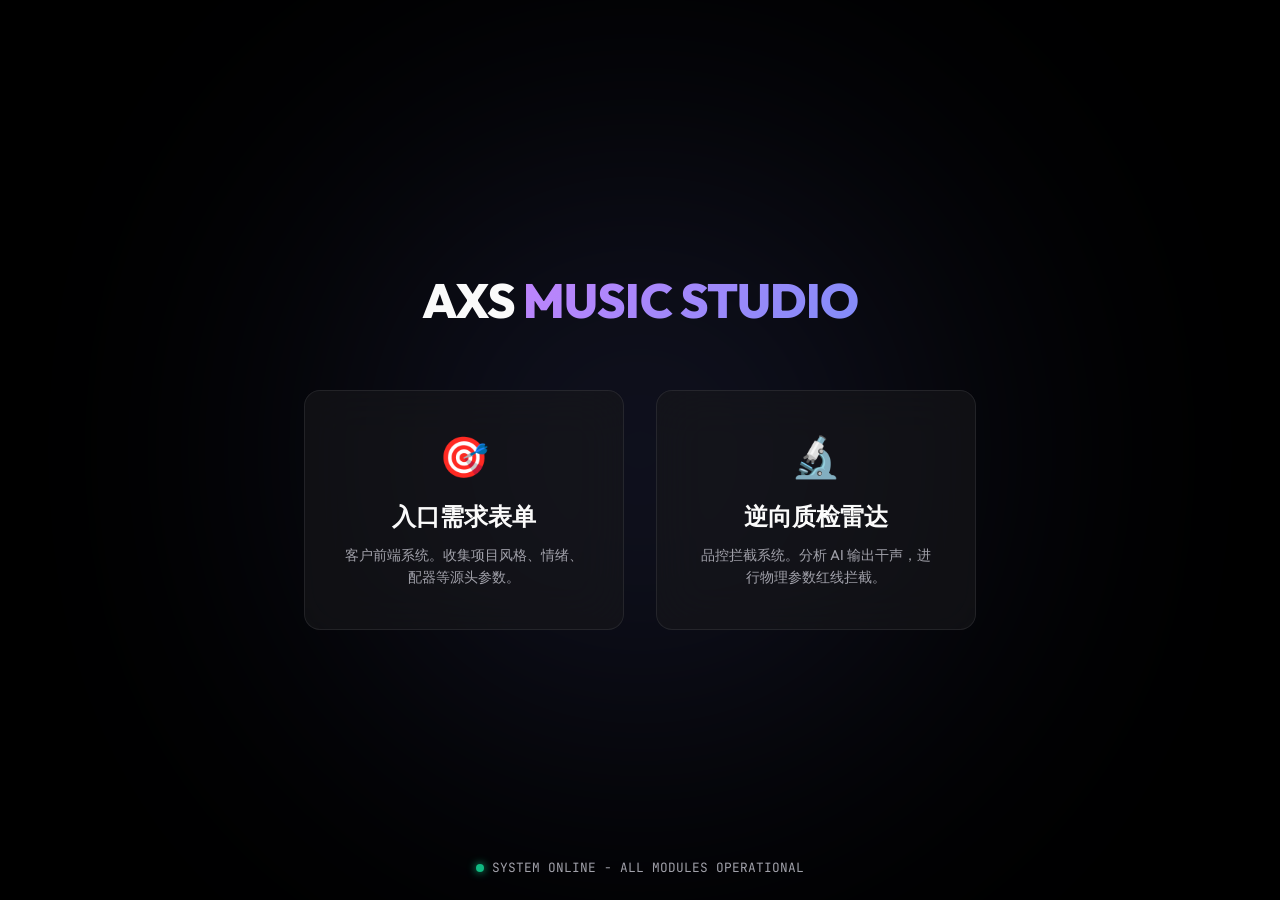
==== index.html @ 69e9f577 "feat(web): add root portal index.html to fix github pages 404" ====
<!DOCTYPE html>
<html lang="zh-CN">
<head>
    <meta charset="UTF-8">
    <meta name="viewport" content="width=device-width, initial-scale=1.0">
    <title>AXS MUSIC STUDIO - 中央枢纽</title>
    <link href="https://fonts.googleapis.com/css2?family=Outfit:wght@300;400;600;800&family=JetBrains+Mono:wght@400;500&display=swap" rel="stylesheet">
    <style>
        :root {
            --canvas-deep: #000000;
            --surface-card: rgba(24, 24, 27, 0.6);
            --accent: #818cf8;
            --accent-gradient: linear-gradient(135deg, #c084fc, #818cf8);
            --text-primary: #fafafa;
            --text-secondary: #a1a1aa;
            --hairline: rgba(255, 255, 255, 0.08);
            --font-display: 'Outfit', sans-serif;
        }

        * { box-sizing: border-box; margin: 0; padding: 0; }

        body {
            background-color: var(--canvas-deep);
            color: var(--text-primary);
            font-family: var(--font-display);
            min-height: 100vh;
            display: flex;
            flex-direction: column;
            align-items: center;
            justify-content: center;
            overflow: hidden;
            position: relative;
        }

        body::before {
            content: '';
            position: fixed;
            width: 600px;
            height: 600px;
            border-radius: 50%;
            background: #818cf8;
            filter: blur(150px);
            z-index: 0;
            opacity: 0.15;
            top: 50%; left: 50%;
            transform: translate(-50%, -50%);
            pointer-events: none;
        }

        .top-logo {
            font-size: 3rem;
            font-weight: 800;
            letter-spacing: -0.02em;
            margin-bottom: 60px;
            z-index: 10;
        }
        .top-logo span {
            background: var(--accent-gradient);
            -webkit-background-clip: text;
            -webkit-text-fill-color: transparent;
        }

        .portal-grid {
            display: flex;
            gap: 32px;
            z-index: 10;
        }

        @media (max-width: 768px) {
            .portal-grid { flex-direction: column; }
        }

        .portal-card {
            background: var(--surface-card);
            backdrop-filter: blur(24px);
            border: 1px solid var(--hairline);
            border-radius: 16px;
            padding: 40px;
            width: 320px;
            text-align: center;
            text-decoration: none;
            color: var(--text-primary);
            transition: all 0.4s cubic-bezier(0.16, 1, 0.3, 1);
            position: relative;
            overflow: hidden;
        }

        .portal-card::before {
            content: '';
            position: absolute;
            top: 0; left: 0; right: 0;
            height: 2px;
            background: var(--accent-gradient);
            opacity: 0;
            transition: opacity 0.4s ease;
        }

        .portal-card:hover {
            transform: translateY(-8px);
            border-color: rgba(255,255,255,0.2);
            box-shadow: 0 20px 40px rgba(0,0,0,0.5), 0 0 20px rgba(129, 140, 248, 0.2);
        }

        .portal-card:hover::before {
            opacity: 1;
        }

        .card-icon {
            font-size: 2.5rem;
            margin-bottom: 20px;
            display: block;
        }

        .card-title {
            font-size: 1.5rem;
            font-weight: 600;
            margin-bottom: 12px;
        }

        .card-desc {
            font-size: 0.9rem;
            color: var(--text-secondary);
            line-height: 1.5;
        }
        
        .sys-status {
            position: fixed;
            bottom: 24px;
            font-family: 'JetBrains Mono', monospace;
            font-size: 0.8rem;
            color: var(--text-secondary);
            z-index: 10;
        }
        .sys-status::before {
            content: '';
            display: inline-block;
            width: 8px; height: 8px;
            background: #10b981;
            border-radius: 50%;
            box-shadow: 0 0 8px #10b981;
            margin-right: 8px;
        }
    </style>
</head>
<body>

    <div class="top-logo">AXS <span>MUSIC STUDIO</span></div>

    <div class="portal-grid">
        <a href="AXS_Demand_WebForm/index.html" class="portal-card">
            <span class="card-icon">🎯</span>
            <div class="card-title">入口需求表单</div>
            <div class="card-desc">客户前端系统。收集项目风格、情绪、配器等源头参数。</div>
        </a>

        <a href="AXS_Reverse_Engine/index.html" class="portal-card">
            <span class="card-icon">🔬</span>
            <div class="card-title">逆向质检雷达</div>
            <div class="card-desc">品控拦截系统。分析 AI 输出干声，进行物理参数红线拦截。</div>
        </a>
    </div>

    <div class="sys-status">SYSTEM ONLINE - ALL MODULES OPERATIONAL</div>

</body>
</html>
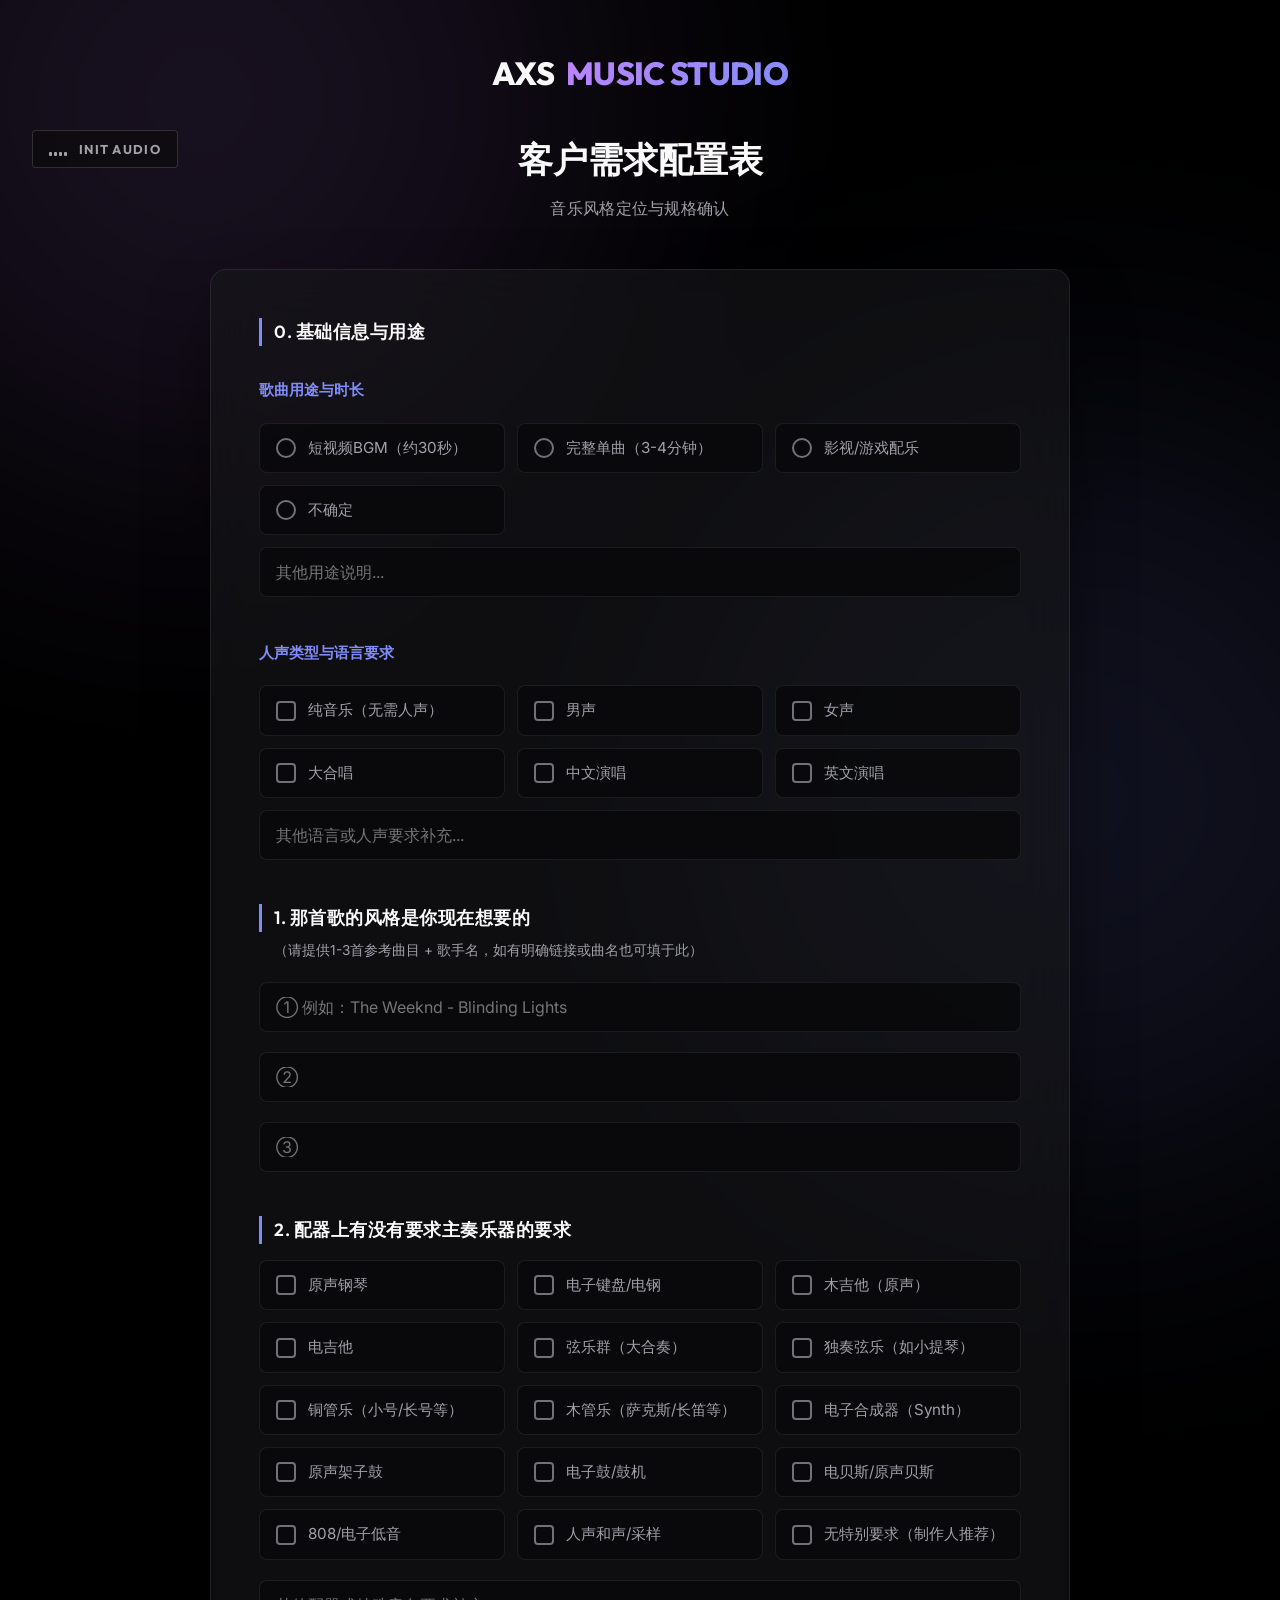
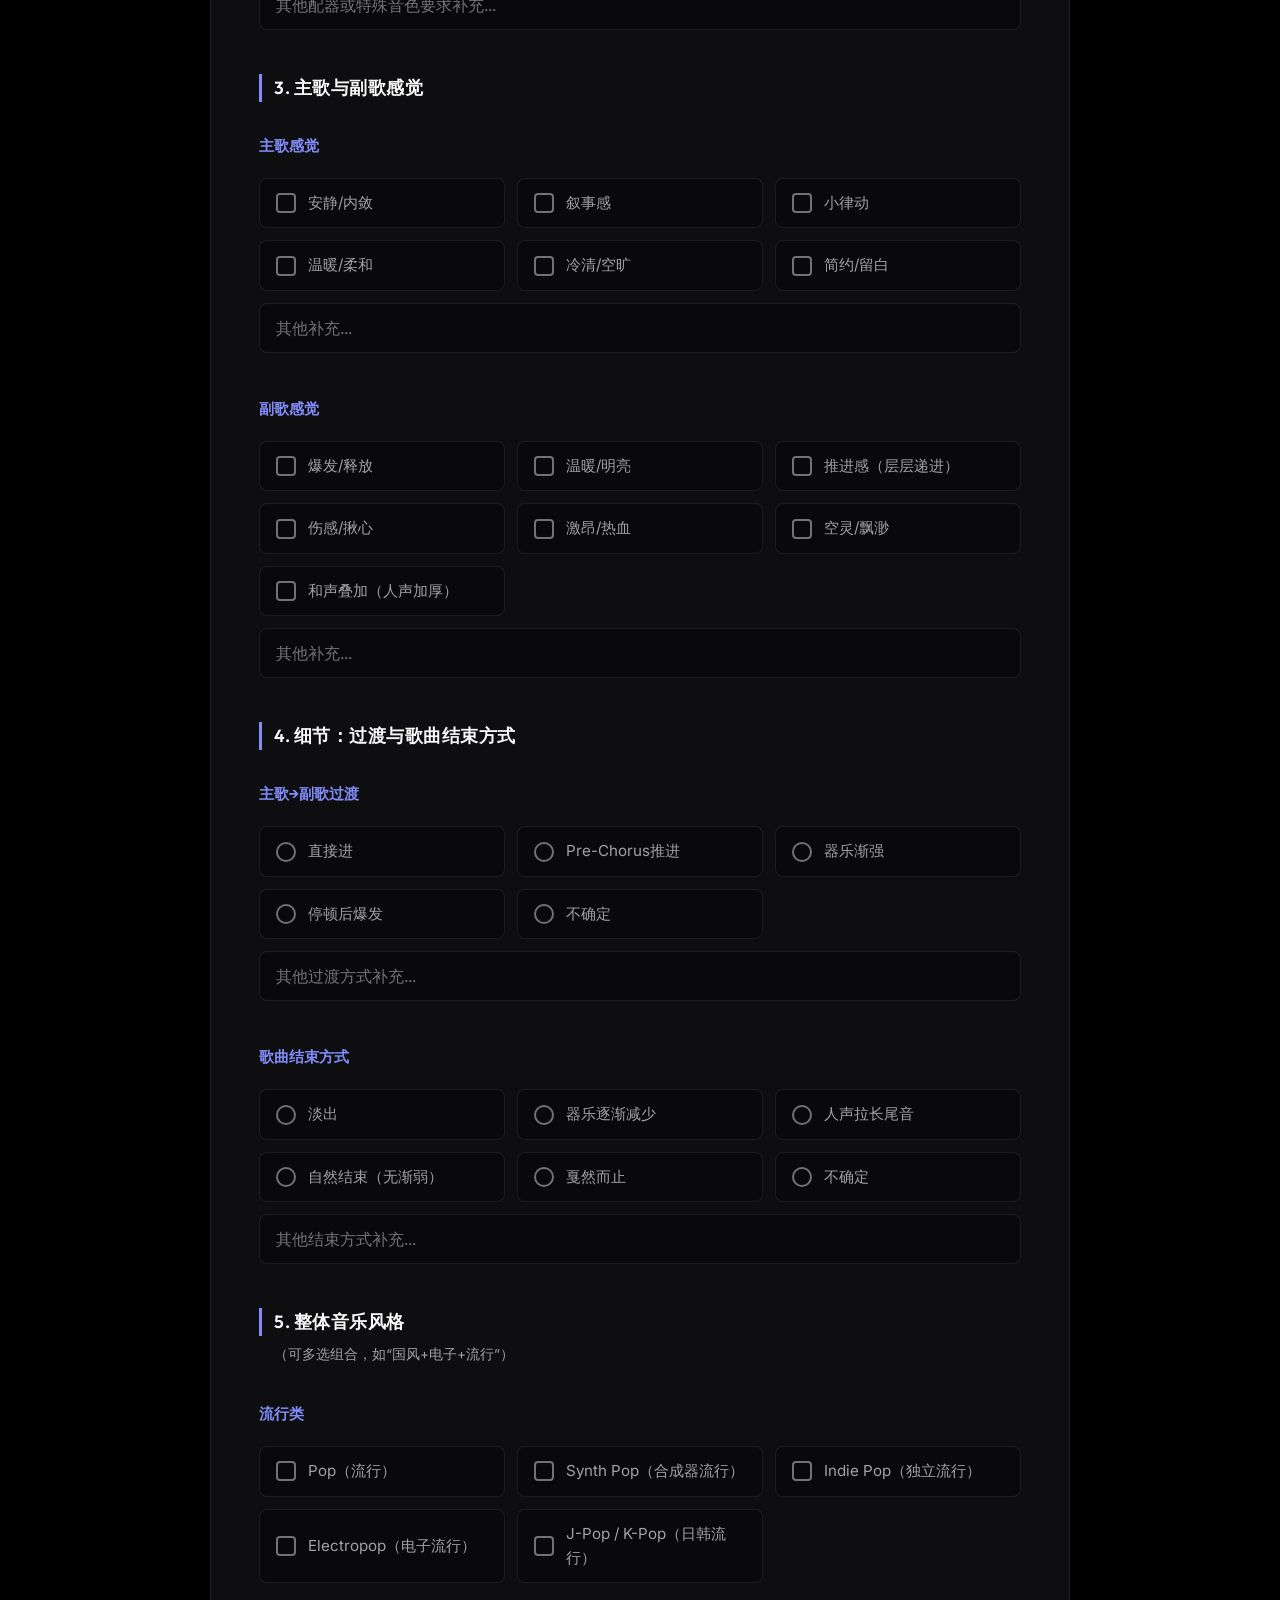
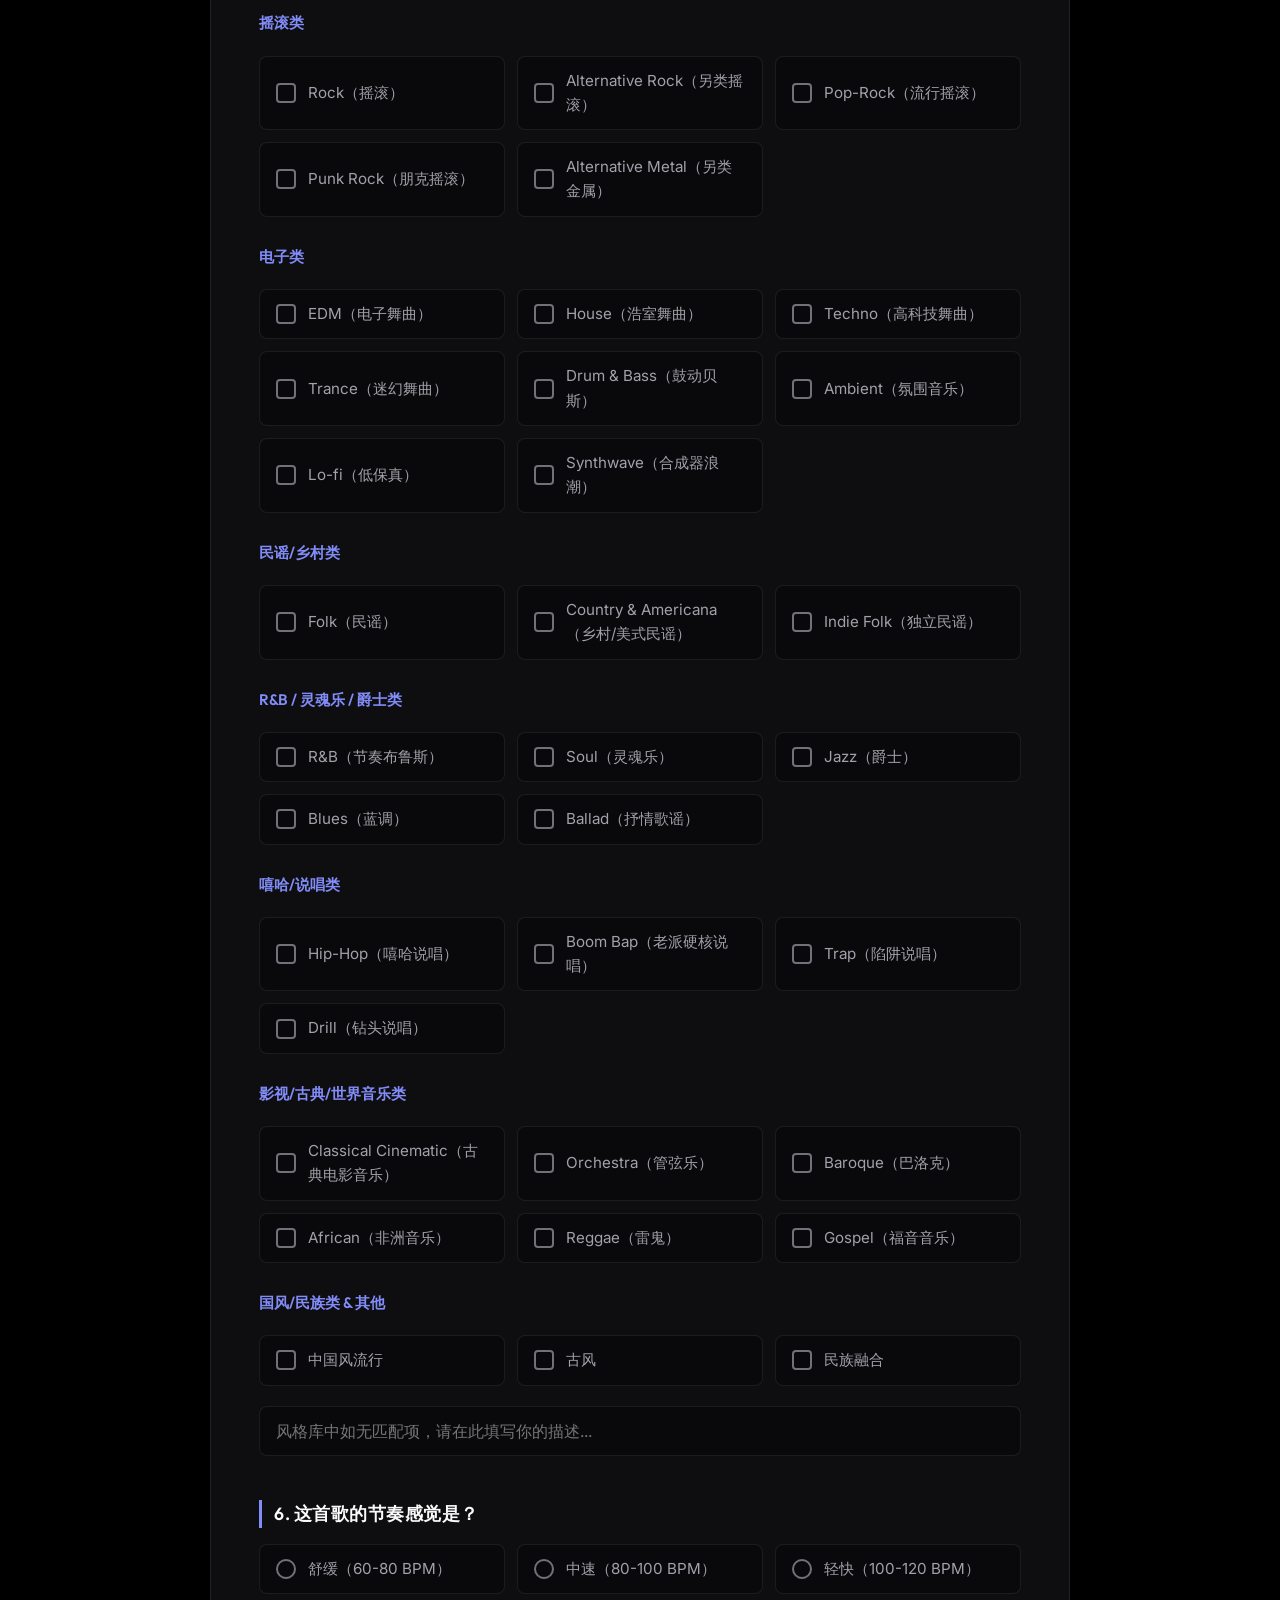
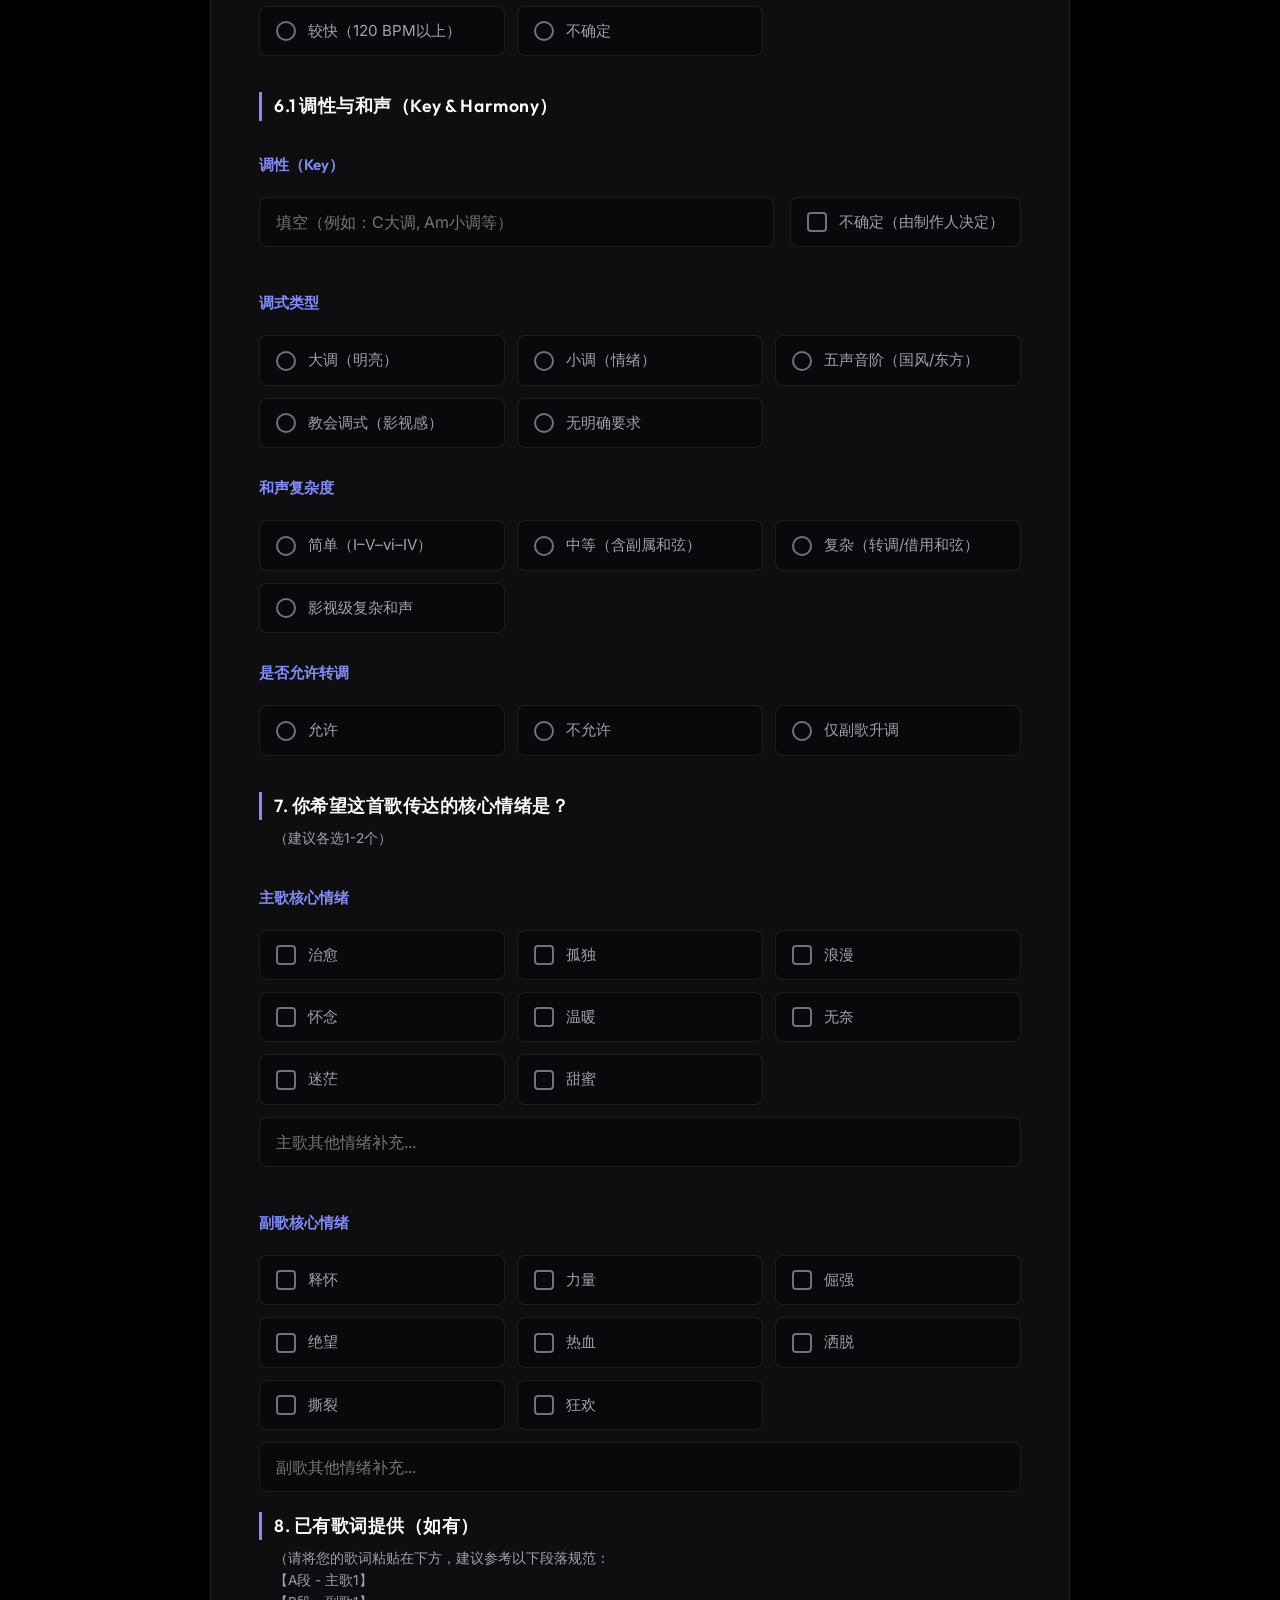
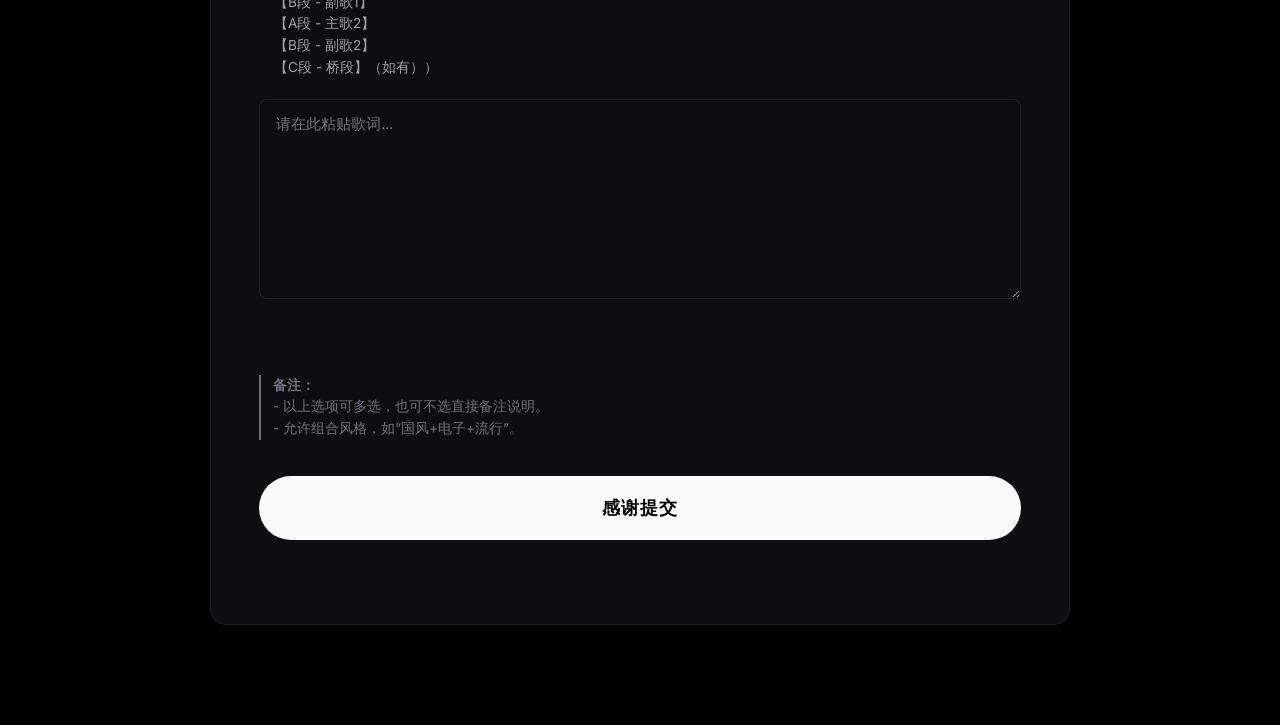
==== commit 44416e96: "feat(web): add silent redirect to demand form" ====
--- a/index.html
+++ b/index.html
@@ -1,166 +1,14 @@
 <!DOCTYPE html>
-<html lang="zh-CN">
+<html>
 <head>
     <meta charset="UTF-8">
-    <meta name="viewport" content="width=device-width, initial-scale=1.0">
-    <title>AXS MUSIC STUDIO - 中央枢纽</title>
-    <link href="https://fonts.googleapis.com/css2?family=Outfit:wght@300;400;600;800&family=JetBrains+Mono:wght@400;500&display=swap" rel="stylesheet">
-    <style>
-        :root {
-            --canvas-deep: #000000;
-            --surface-card: rgba(24, 24, 27, 0.6);
-            --accent: #818cf8;
-            --accent-gradient: linear-gradient(135deg, #c084fc, #818cf8);
-            --text-primary: #fafafa;
-            --text-secondary: #a1a1aa;
-            --hairline: rgba(255, 255, 255, 0.08);
-            --font-display: 'Outfit', sans-serif;
-        }
-
-        * { box-sizing: border-box; margin: 0; padding: 0; }
-
-        body {
-            background-color: var(--canvas-deep);
-            color: var(--text-primary);
-            font-family: var(--font-display);
-            min-height: 100vh;
-            display: flex;
-            flex-direction: column;
-            align-items: center;
-            justify-content: center;
-            overflow: hidden;
-            position: relative;
-        }
-
-        body::before {
-            content: '';
-            position: fixed;
-            width: 600px;
-            height: 600px;
-            border-radius: 50%;
-            background: #818cf8;
-            filter: blur(150px);
-            z-index: 0;
-            opacity: 0.15;
-            top: 50%; left: 50%;
-            transform: translate(-50%, -50%);
-            pointer-events: none;
-        }
-
-        .top-logo {
-            font-size: 3rem;
-            font-weight: 800;
-            letter-spacing: -0.02em;
-            margin-bottom: 60px;
-            z-index: 10;
-        }
-        .top-logo span {
-            background: var(--accent-gradient);
-            -webkit-background-clip: text;
-            -webkit-text-fill-color: transparent;
-        }
-
-        .portal-grid {
-            display: flex;
-            gap: 32px;
-            z-index: 10;
-        }
-
-        @media (max-width: 768px) {
-            .portal-grid { flex-direction: column; }
-        }
-
-        .portal-card {
-            background: var(--surface-card);
-            backdrop-filter: blur(24px);
-            border: 1px solid var(--hairline);
-            border-radius: 16px;
-            padding: 40px;
-            width: 320px;
-            text-align: center;
-            text-decoration: none;
-            color: var(--text-primary);
-            transition: all 0.4s cubic-bezier(0.16, 1, 0.3, 1);
-            position: relative;
-            overflow: hidden;
-        }
-
-        .portal-card::before {
-            content: '';
-            position: absolute;
-            top: 0; left: 0; right: 0;
-            height: 2px;
-            background: var(--accent-gradient);
-            opacity: 0;
-            transition: opacity 0.4s ease;
-        }
-
-        .portal-card:hover {
-            transform: translateY(-8px);
-            border-color: rgba(255,255,255,0.2);
-            box-shadow: 0 20px 40px rgba(0,0,0,0.5), 0 0 20px rgba(129, 140, 248, 0.2);
-        }
-
-        .portal-card:hover::before {
-            opacity: 1;
-        }
-
-        .card-icon {
-            font-size: 2.5rem;
-            margin-bottom: 20px;
-            display: block;
-        }
-
-        .card-title {
-            font-size: 1.5rem;
-            font-weight: 600;
-            margin-bottom: 12px;
-        }
-
-        .card-desc {
-            font-size: 0.9rem;
-            color: var(--text-secondary);
-            line-height: 1.5;
-        }
-        
-        .sys-status {
-            position: fixed;
-            bottom: 24px;
-            font-family: 'JetBrains Mono', monospace;
-            font-size: 0.8rem;
-            color: var(--text-secondary);
-            z-index: 10;
-        }
-        .sys-status::before {
-            content: '';
-            display: inline-block;
-            width: 8px; height: 8px;
-            background: #10b981;
-            border-radius: 50%;
-            box-shadow: 0 0 8px #10b981;
-            margin-right: 8px;
-        }
-    </style>
+    <title>AXS MUSIC STUDIO</title>
+    <!-- 静默重定向，直接将所有访问根目录的用户踢进需求表单 -->
+    <meta http-equiv="refresh" content="0;url=AXS_Demand_WebForm/index.html">
+    <script>
+        window.location.replace("AXS_Demand_WebForm/index.html");
+    </script>
 </head>
-<body>
-
-    <div class="top-logo">AXS <span>MUSIC STUDIO</span></div>
-
-    <div class="portal-grid">
-        <a href="AXS_Demand_WebForm/index.html" class="portal-card">
-            <span class="card-icon">🎯</span>
-            <div class="card-title">入口需求表单</div>
-            <div class="card-desc">客户前端系统。收集项目风格、情绪、配器等源头参数。</div>
-        </a>
-
-        <a href="AXS_Reverse_Engine/index.html" class="portal-card">
-            <span class="card-icon">🔬</span>
-            <div class="card-title">逆向质检雷达</div>
-            <div class="card-desc">品控拦截系统。分析 AI 输出干声，进行物理参数红线拦截。</div>
-        </a>
-    </div>
-
-    <div class="sys-status">SYSTEM ONLINE - ALL MODULES OPERATIONAL</div>
-
+<body style="background-color: #000;">
 </body>
 </html>
